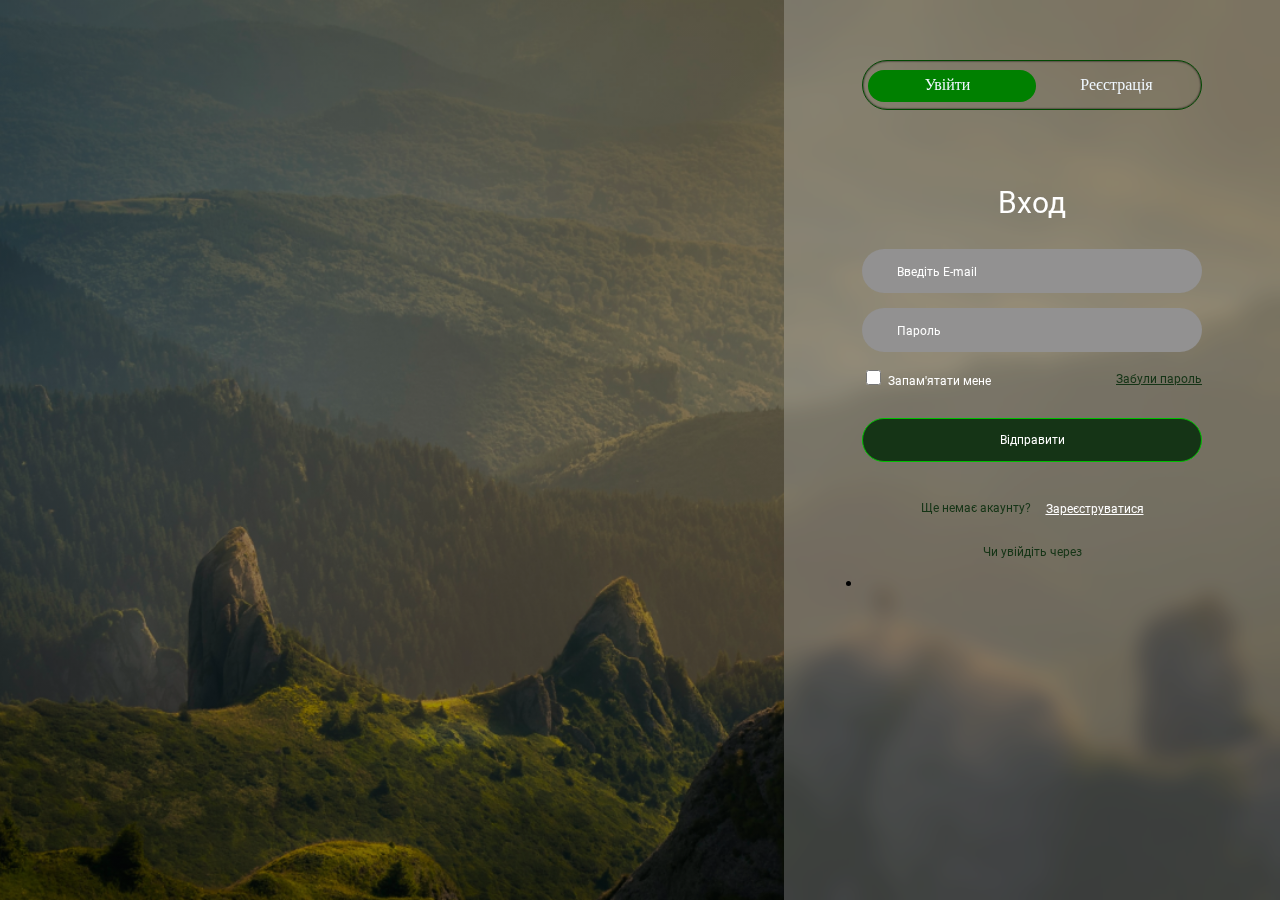
==== index.html @ b48e6b25 "make register page almost" ====
<!DOCTYPE html>
<html lang="uk">
<head>
    <meta charset="UTF-8">
    <meta name="viewport" content="width=device-width, initial-scale=1.0">
    <link rel="stylesheet" href="/css/style.css">
    <title>Checkbox</title>
</head>
<body>
<div class="wrapper">
    <div class="container">
        <div class="container_forms">
            <form class="container_switch" action="#">
                <div class="card_switch">
                    <input type="checkbox" id="switch">
                    <label for="switch">
                        <span>Увійти</span>
                        <span>Реєстрація</span>
                    </label>
                    <h2 class="main_check">Вход</h2>
                </div>
                <div class="registr">
                <p class="email">
                    <input type="email" name="email" placeholder="Введіть E-mail" required>
                </p>
                <p class="password">
                    <input type="password" name="password" placeholder="Пароль" required id="password">
                </p>
                </div>
                <div class="remember_bot">
                <div class="remember">
                    <input type="checkbox" class="remember" id="remember me" name="remember me" value="yes">
                    <label for="remember me">Запам'ятати мене</label>
                </div>
                <div class="forgot">
                    <a href="#">Забули пароль</a>
                </div>
                </div>
                <input type="submit" class="submit_bt" value="Відправити">
                <div class="without">
                    <p class="without_1">Ще немає акаунту?</p>
                    <a href="#" class="without_2"> Зареєструватися</a>
                </div>
                <p class="or">Чи увійдіть через</p>
                <div class="sprite">
                <li>
                    <a href="#" class="link_svg">
                        <span class="link_span">
                            <svg class="link_icon">
                                <use href="/images/sprite.svg#vector"></use>
                            </svg>
                        </span>
                    </a>
                </li>
                </div>
            </form>

        </div>

    </div>

</div>
</body>
</html>
---- css/style.css ----
@import url('reset.css');

@font-face {
    font-family: 'Roboto';
    src: url('../fonts/Roboto/Roboto-Regular.woff2') format('woff2');
    font-weight: 400;
    font-style: normal;
    font-display: swap;
}

.wrapper{
    background: linear-gradient(rgba(0, 0, 0, .4), rgba(0, 0, 0, .4)), url(../images/wall.png) no-repeat center/cover;
    height: 100vh;
    overflow: hidden;
}

.container{
    width: 496px;
    backdrop-filter: blur(10px);
    background: rgba(233, 233, 233, 0.25);
    margin-left: auto;
    height: 100%;
    overflow: auto;
}

.container_forms{
    max-width: 340px;
    padding: 60px 0;
    margin: 0 auto;
}


.card_switch input{
    position: absolute;
    z-index: -1;
    opacity: 0;
}

.card_switch label{
    display: flex;
    text-align: center;
    align-items: center;
    width: 100%;
    height: 50px;
    border-radius: 50px;
    border: 1px solid rgb(2, 72, 2);
    cursor: pointer;
    position: relative;
    transition: .3s linear;
    box-shadow: inset 0 0 2px #000;
}

.card_switch label::before {
    content: '';
    position: absolute;
    top: 9px;
    left: 5px;
    width: 168px;
    height: 32px;
    border-radius: 35px;
    background: green;
    transition: .3s linear;
}

.card_switch input:checked + label::before{
    background: rgb(110, 11, 11);
    transform: translateX(96%);
}

.card_switch span{
     color: aliceblue;
     flex: 1 1 50%;
     z-index: 1;
}

.main_check{
    color: #FFF;
    text-align: center;
    font-family: Roboto;
    font-size: 30px;
    font-style: normal;
    font-weight: 400;
    line-height: normal;
    padding: 75px 0 29px;
}

.registr p{
    padding-bottom: 15px;
}

.email input{
    padding-left: 20px;
    width: 340px;
    height: 44px;
    flex-shrink: 0;
    border-radius: 30px;
    background: #929191;
    outline: none;
    border: none;
}

.password input{
    padding-left: 20px;
    width: 340px;
    height: 44px;
    flex-shrink: 0;
    border-radius: 30px;
    background: #929191;
    outline: none;
    border: none;
}

input::placeholder{
    color: #FFF;
    padding: 20px 15px;
    text-align: left;
    font-family: Roboto;
    font-size: 12px;
    font-weight: 400;
}

.remember_bot{
    display: flex;
    flex-wrap: wrap;
    gap: 125px;
    align-items: center;
}

.remember_bot a{
    color: #153416;
    font-family: Roboto;
    font-size: 12px;
    font-weight: 400;
    text-decoration-line: underline;
}

.remember label{
    color: #FFF;
    font-family: Roboto;
    font-size: 12px;
    font-weight: 400;
}

.remember input{
    width: 15px;
    height: 15px;
    flex-shrink: 0;
    border-radius: 2px;
    border: 1px solid green;
}

.submit_bt {
    width: 340px;
    height: 44px;
    flex-shrink: 0;
    border-radius: 30px;
    background: #153416;
    outline: none;
    border: 1px solid rgb(0, 190, 0);
    margin-top: 30px;
    color: #FFF;
    font-family: Roboto;
    font-size: 12px;
    font-weight: 400;

}

.submit_bt:hover{
    background: green;
}

.submit_bt:focus{
    background: rgb(0, 255, 0);
}
.without{
    display: flex;
    flex-wrap: wrap;
    gap: 15px;
    margin-top: 40px;
    justify-content: center;
}

.without_1{
    color: #153416;
    text-align: center;
    font-family: Roboto;
    font-size: 12px;
    font-weight: 400;
}

.without_2{
    color: #FFF;
    text-align: center;
    font-family: Roboto;
    font-size: 12px;
    font-style: normal;
    font-weight: 400;
    line-height: normal;
    text-decoration-line: underline;
}

.or{
    text-align: center;
    margin-top: 30px;
    color: #153416;
    text-align: center;
    font-family: Roboto;
    font-size: 12px;
    font-weight: 400;
}


.link_svg .link_spanS {
	border: 2px solid black;
    border-radius: 5px;
    margin: 20px 0 0 0;
	line-height: 10px;
	padding: 2px;
	transform: rotate(45deg);
	overflow: hidden;
	flex-shrink: 0;
}


.link_icon {
	width: 30px;
	height: 30px;
	fill: none;
}

.sprite a {
    text-decoration: none;
    font-size: 16px;
    font-weight: 400;
}
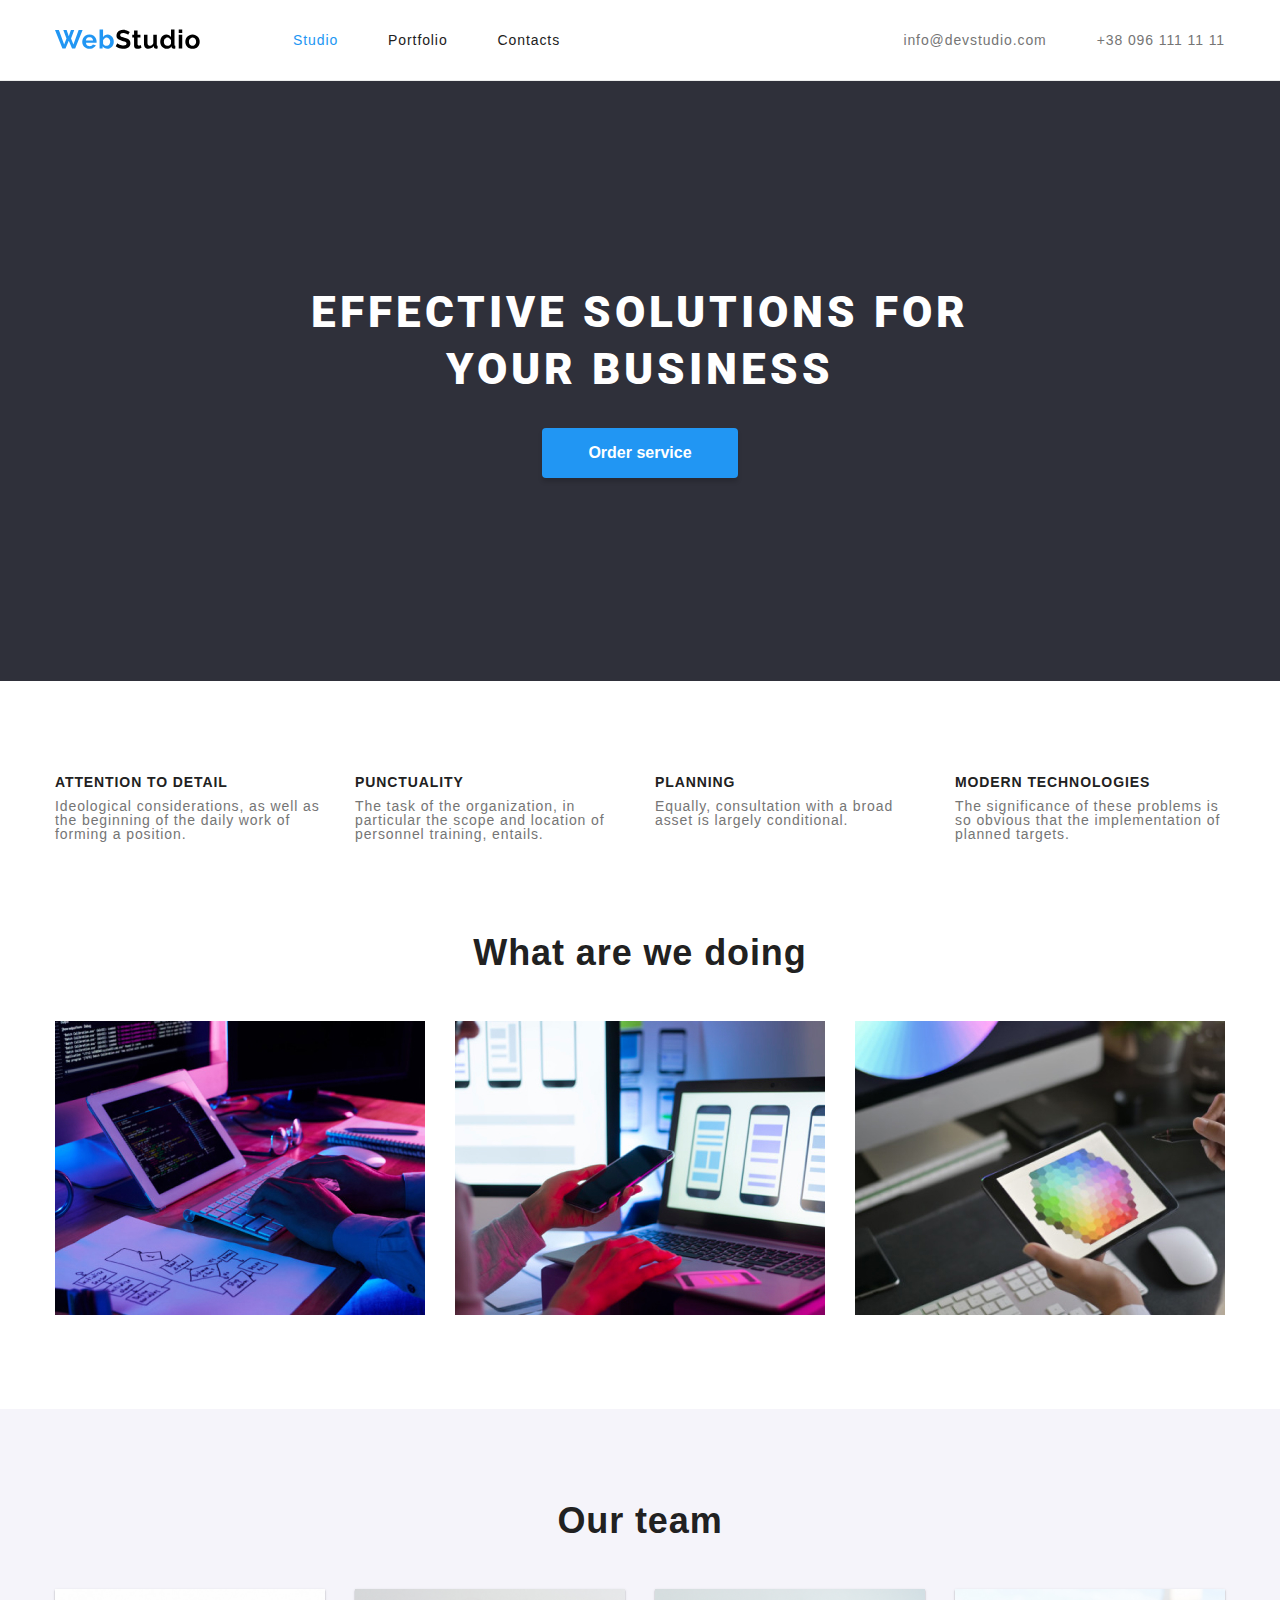
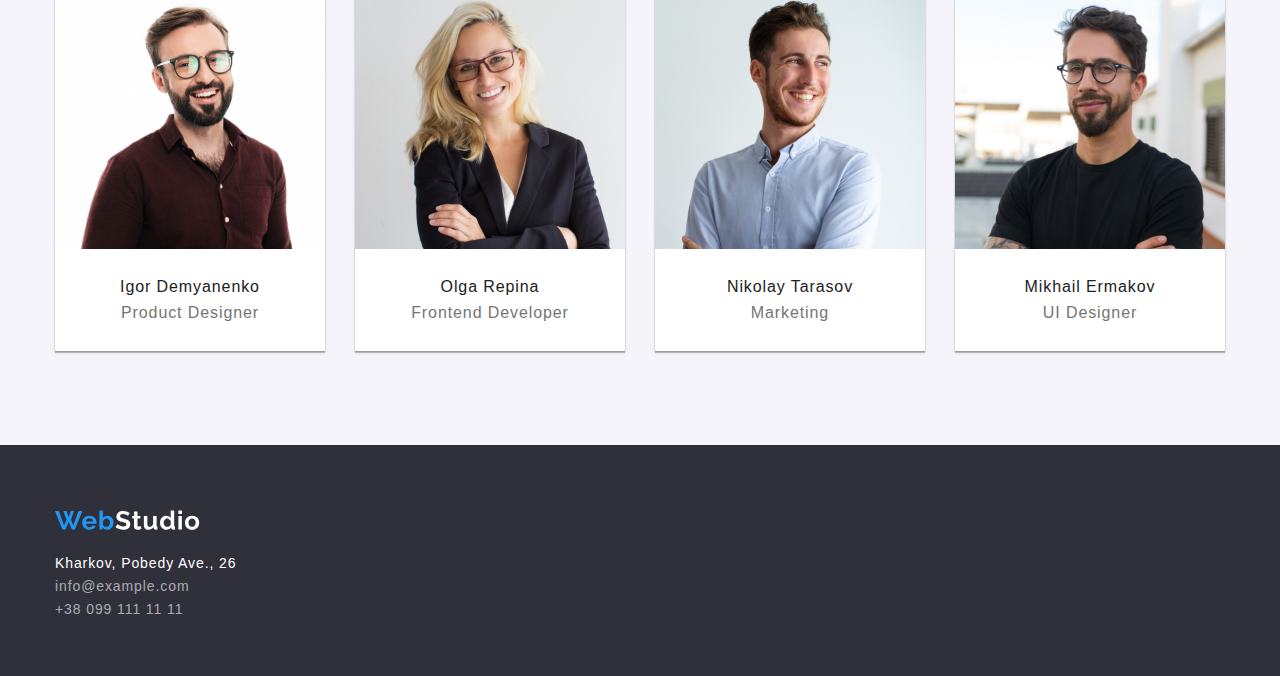
==== commit 954d0da4: "make others resolutions phone/tablet" ====
--- a/index.html
+++ b/index.html
@@ -1,64 +1,166 @@
 <!DOCTYPE html>
-<html lang="uk">
+<html lang="en">
 <head>
-    <meta charset="UTF-8">
-    <meta name="viewport" content="width=device-width, initial-scale=1.0">
-    <link rel="stylesheet" href="/css/style.css">
-    <title>Checkbox</title>
+	<meta charset="UTF-8">
+	<meta http-equiv="X-UA-Compatible" content="IE=edge">
+	<meta name="viewport" content="width=device-width, initial-scale=1.0">
+	<link rel="preconnect" href="https://fonts.googleapis.com">
+	<link rel="preconnect" href="https://fonts.gstatic.com" crossorigin>
+	<link href="https://fonts.googleapis.com/css2?family=Roboto:wght@400;500;700;900&display=swap" rel="stylesheet">
+    <link rel="stylesheet" href="css/style.css">
+    <title>WebStudio</title>
 </head>
 <body>
-<div class="wrapper">
-    <div class="container">
-        <div class="container_forms">
-            <form class="container_switch" action="#">
-                <div class="card_switch">
-                    <input type="checkbox" id="switch">
-                    <label for="switch">
-                        <span>Увійти</span>
-                        <span>Реєстрація</span>
-                    </label>
-                    <h2 class="main_check">Вход</h2>
-                </div>
-                <div class="registr">
-                <p class="email">
-                    <input type="email" name="email" placeholder="Введіть E-mail" required>
-                </p>
-                <p class="password">
-                    <input type="password" name="password" placeholder="Пароль" required id="password">
-                </p>
-                </div>
-                <div class="remember_bot">
-                <div class="remember">
-                    <input type="checkbox" class="remember" id="remember me" name="remember me" value="yes">
-                    <label for="remember me">Запам'ятати мене</label>
-                </div>
-                <div class="forgot">
-                    <a href="#">Забули пароль</a>
-                </div>
-                </div>
-                <input type="submit" class="submit_bt" value="Відправити">
-                <div class="without">
-                    <p class="without_1">Ще немає акаунту?</p>
-                    <a href="#" class="without_2"> Зареєструватися</a>
-                </div>
-                <p class="or">Чи увійдіть через</p>
-                <div class="sprite">
-                <li>
-                    <a href="#" class="link_svg">
-                        <span class="link_span">
-                            <svg class="link_icon">
-                                <use href="/images/sprite.svg#vector"></use>
-                            </svg>
-                        </span>
-                    </a>
-                </li>
-                </div>
-            </form>
+    <!-- Header -->
+	<header class="header">
+		<div class="container header_container">
+			<a class="header_logo" href="#">
+				<img src="images/logo.svg" alt="WebStudio" width="145" height="31">
+			</a>
 
-        </div>
+			<ul class="header_menu">
+				<li class="header_menu_item">
+					<a class="active" href="#">Studio</a>
+				</li>
+				<li class="header_menu_item">
+					<a href="portfolio.html">Portfolio</a>
+				</li>
+				<li class="header_menu_item">
+					<a href="#">Contacts</a>
+				</li>
+			</ul>
 
-    </div>
+			<ul class="header_list">
+				<li class="header_list_item">
+					<a href="mailto:info@devstudio.com">info@devstudio.com</a>
+				</li>
+				<li class="header_list_item">
+					<a href="tel:+380961111111">+38 096 111 11 11</a>
+				</li>
+			</ul>
+			<div class="header_burger">
+				<span></span>
+				<!--input id="menu_burger" type="checkbox">
+				<label class="menu_btn" for="menu_burg">
+				  <span></span>
+				</label>
+				<ul class="menu_box">
+				  <li><a href="index.html" class="menu_item">Studio</a></li>
+				  <li><a href="portfolio.html" class="menu_item">Portfolio</a></li>
+				  <li><a href="" class="menu_item">Contacts</a></li>
+				  <li><a href="mailto:info@devstudio.com" class="menu_item">info@devstudio.com</a></li>
+				  <li><a href="tel:+380961111111" class="menu_item">+38 096 111 11 11</a></li>
+				</ul> 
+			  </div-->
+			</div>
+		</div>
+	</header>
 
-</div>
+    
+    <main>
+        <!-- Hero -->
+		<section class="hero">
+			<div class="container">
+				<div class="hero_box">
+					<h1 class="hero_title">Effective solutions for your business</h1>
+					<button class="hero_btn">Order service</button>
+				</div>
+			</div>
+		</section>
+
+        <!-- Details -->
+        <section class="details">
+			<div class="container">
+				<div class="details_cards">
+					<!-- card item -->
+					<div class="details_card">
+						<h2 class="details_card_title">Attention to detail</h2>
+						<p class="details_card_desc">Ideological considerations, as well as the beginning of the daily work of forming a position.</p>
+					</div>
+					<!-- card item -->
+					<div class="details_card">
+						<h2 class="details_card_title">Punctuality</h2>
+						<p class="details_card_desc">The task of the organization, in particular the scope and location of personnel training, entails.</p>
+					</div>
+					<!-- card item -->
+					<div class="details_card">
+						<h2 class="details_card_title">Planning</h2>
+						<p class="details_card_desc">Equally, consultation with a broad asset is largely conditional.</p>
+					</div>
+					<!-- card item -->
+					<div class="details_card">
+						<h2 class="details_card_title">Modern technologies</h2>
+						<p class="details_card_desc">The significance of these problems is so obvious that the implementation of planned targets.</p>
+					</div>
+				</div>
+			</div>
+		</section>
+
+        		<!-- WORK -->
+		<section class="work">
+			<div class="container">
+				<h2 class="work_title subtitle">What are we doing</h2>
+				<div class="work_cards">
+					<div class="work_card">
+						<img src="images/work_1.jpg" alt="content image" width="370" height="294">
+					</div>
+					<div class="work_card">
+						<img src="images/work_2.jpg" alt="content image" width="370" height="294">
+					</div>
+					<div class="work_card">
+						<img src="images/work_3.jpg" alt="content image" width="370" height="294">
+					</div>
+				</div>
+			</div>
+		</section>
+
+        <!-- TEAM -->
+		<section class="team">
+			<div class="container">
+				<h2 class="team_title subtitle">Our team</h2>
+
+				<div class="team_cards">
+					<!-- 1 -->
+					<div class="team_card">
+						<img class="team_card_image" src="images/team_1.jpg" alt="Igor Demyanenko" width="270" height="260">
+						<h3 class="team_card_title">Igor Demyanenko</h3>
+						<p class="team_card_desc">Product Designer</p>
+					</div>
+					<!-- 2 -->
+					<div class="team_card">
+						<img class="team_card_image" src="images/team_2.jpg" alt="Igor Demyanenko" width="270" height="260">
+						<h3 class="team_card_title">Olga Repina</h3>
+						<p class="team_card_desc">Frontend Developer</p>
+					</div>
+					<!-- 3 -->
+					<div class="team_card">
+						<img class="team_card_image" src="images/team_3.jpg" alt="Igor Demyanenko" width="270" height="260">
+						<h3 class="team_card_title">Nikolay Tarasov</h3>
+						<p class="team_card_desc">Marketing</p>
+					</div>
+					<!-- 4 -->
+					<div class="team_card">
+						<img class="team_card_image" src="images/team_4.jpg" alt="Igor Demyanenko" width="270" height="260">
+						<h3 class="team_card_title">Mikhail Ermakov</h3>
+						<p class="team_card_desc">UI Designer</p>
+					</div>
+
+				</div>
+			</div>
+		</section>
+    </main>
+
+    <footer class="footer">
+		<div class="container">
+			<a class="footer_logo" href="#">
+				<img src="images/footer_logo.svg" alt="footer_logo" width="145" height="31">
+			</a>
+			<address class="footer_address">
+				<p>Kharkov, Pobedy Ave., 26</p>
+				<a href="mailto:info@example.com">info@example.com</a>
+				<a href="tel:+380991111111">+38 099 111 11 11</a>
+			</address>
+		</div>
+	</footer>
 </body>
 </html>--- a/css/style.css
+++ b/css/style.css
@@ -2,234 +2,569 @@
 
 @font-face {
     font-family: 'Roboto';
-    src: url('../fonts/Roboto/Roboto-Regular.woff2') format('woff2');
+    src: url('../fonts/roboto/Roboto-Regular.woff2') format('woff2');
     font-weight: 400;
     font-style: normal;
     font-display: swap;
 }
 
-.wrapper{
-    background: linear-gradient(rgba(0, 0, 0, .4), rgba(0, 0, 0, .4)), url(../images/wall.png) no-repeat center/cover;
-    height: 100vh;
-    overflow: hidden;
-}
-
-.container{
-    width: 496px;
-    backdrop-filter: blur(10px);
-    background: rgba(233, 233, 233, 0.25);
-    margin-left: auto;
-    height: 100%;
-    overflow: auto;
-}
-
-.container_forms{
-    max-width: 340px;
-    padding: 60px 0;
-    margin: 0 auto;
-}
-
-
-.card_switch input{
-    position: absolute;
-    z-index: -1;
-    opacity: 0;
-}
-
-.card_switch label{
-    display: flex;
-    text-align: center;
-    align-items: center;
-    width: 100%;
-    height: 50px;
-    border-radius: 50px;
-    border: 1px solid rgb(2, 72, 2);
-    cursor: pointer;
-    position: relative;
-    transition: .3s linear;
-    box-shadow: inset 0 0 2px #000;
-}
-
-.card_switch label::before {
-    content: '';
-    position: absolute;
-    top: 9px;
-    left: 5px;
-    width: 168px;
-    height: 32px;
-    border-radius: 35px;
-    background: green;
-    transition: .3s linear;
-}
-
-.card_switch input:checked + label::before{
-    background: rgb(110, 11, 11);
-    transform: translateX(96%);
-}
-
-.card_switch span{
-     color: aliceblue;
-     flex: 1 1 50%;
-     z-index: 1;
-}
-
-.main_check{
-    color: #FFF;
-    text-align: center;
-    font-family: Roboto;
-    font-size: 30px;
+@font-face {
+    font-family: 'Roboto';
+    src: url('../fonts/roboto/Roboto-Medium.woff2') format('woff2');
+    font-weight: 500;
     font-style: normal;
-    font-weight: 400;
-    line-height: normal;
-    padding: 75px 0 29px;
-}
-
-.registr p{
-    padding-bottom: 15px;
-}
-
-.email input{
-    padding-left: 20px;
-    width: 340px;
-    height: 44px;
-    flex-shrink: 0;
-    border-radius: 30px;
-    background: #929191;
-    outline: none;
-    border: none;
-}
-
-.password input{
-    padding-left: 20px;
-    width: 340px;
-    height: 44px;
-    flex-shrink: 0;
-    border-radius: 30px;
-    background: #929191;
-    outline: none;
-    border: none;
-}
-
-input::placeholder{
-    color: #FFF;
-    padding: 20px 15px;
-    text-align: left;
-    font-family: Roboto;
-    font-size: 12px;
-    font-weight: 400;
-}
-
-.remember_bot{
-    display: flex;
+    font-display: swap;
+}
+
+@font-face {
+    font-family: 'Raleway';
+    src: url('../fonts/ralevay/Raleway-Bold.woff2') format('woff2');
+    font-weight: 700;
+    font-style: normal;
+    font-display: swap;
+}
+
+@font-face {
+    font-family: 'Roboto';
+    src: url('../fonts/roboto/Roboto-Bold.woff2') format('woff2');
+    font-weight: 700;
+    font-style: normal;
+    font-display: swap;
+}
+/* !GLOBAL */
+body {
+	font-family: "Roboto", sans-serif;
+	color: #212121;
+	letter-spacing: .9px;
+}
+
+.container {
+	max-width: 1200px;
+	margin: 0 auto;
+	padding: 0 15px;
+}
+
+.subtitle {
+	text-align: center;
+	font-weight: 700;
+	font-size: 36px;
+}
+
+/* ? HEADER */
+
+.header {
+	padding: 24px 0 25px;
+	border-bottom: 1px solid #ECECEC;
+	font-size: 14px;
+	font-weight: 500;
+}
+.header_container {
+	display: flex;
+	align-items: center;
+}
+.header_logo {
+	margin-right: 93px;
+}
+.header_menu {
+	display: flex;
+	gap: 50px;
+	margin-right: auto;
+}
+.header_menu_item a {
+	color: #212121;
+	text-decoration: none;
+}
+.header_menu_item a:hover {
+	color: #2196F3;
+}
+.header_menu_item a.active {
+	color: #2196F3;
+}
+.header_list {
+	display: flex;
+	gap: 50px;
+}
+.header_list_item a {
+	color: #757575;
+	text-decoration: none;
+}
+.header_list_item a:hover {
+	color: #2196F3;
+}
+.header_burger{
+	display: none;
+}
+
+
+
+/* ? HERO */
+.hero {
+	min-height: 600px;
+	background: #2f303a;
+	color: #fff;
+	display: flex;
+	align-items: center;
+}
+.hero .container {
+	width: 100%;
+}
+.hero_box {
+	max-width: 700px;
+	text-align: center;
+	margin: 0 auto;
+}
+.hero_title {
+	font-size: 44px;
+	line-height: 1.3;
+	text-transform: uppercase;
+	font-weight: 900;
+	letter-spacing: 4px;
+	margin: 0 0 30px;
+}
+.hero_btn {
+	font-weight: 700;
+	color: #fff;
+	padding: 17px 46px;
+	box-shadow: 0 4px 4px 0 rgba(0, 0, 0, 0.15);
+	background: #2196f3;
+	border-radius: 4px;
+	cursor: pointer;
+}
+.hero_btn:hover {
+	background: #0f8cf1;
+}
+.hero_btn:active {
+	background: #4ea5ec;
+}
+
+
+/* ? DETAILS */
+.details {
+	padding: 94px 0;
+	font-size: 14px;
+}
+.details_cards {
+	display: flex;
+	gap: 30px;
+}
+.details_card {
+	flex: 1 1 20%;
+}
+.details_card_title {
+	font-weight: 700;
+	text-transform: uppercase;
+	margin: 0 0 10px;
+}
+.details_card_desc {
+	color: #757575;
+}
+
+
+/* ? WORK */
+.work {
+	padding: 0 0 94px;
+}
+.work_title {
+	margin-bottom: 50px;
+}
+.work_cards {
+	display: flex;
+	gap: 30px;
+}
+.work_card {
+	flex: 1 1 30%;
+	height: 294px;
+}
+.work_card img {
+	width: 100%;
+	height: 100%;
+	object-fit: cover;
+}
+
+
+/* ? TEAM */
+.team {
+	padding: 94px 0;
+	background: #f5f4fa;
+}
+.team_title {
+	margin: 0 0 50px;
+}
+.team_cards {
+	display: flex;
+	gap: 30px;
+	text-align: center;
+}
+.team_card {
+	flex: 1 1 20%;
+	box-shadow: 0 2px 1px 0 rgba(0, 0, 0, 0.2), 0 1px 1px 0 rgba(0, 0, 0, 0.14), 0 1px 3px 0 rgba(0, 0, 0, 0.12);
+	background: #fff;
+	padding: 0 0 30px;
+}
+.team_card_image {
+	width: 100%;
+	height: 260px;
+	object-fit: cover;
+	margin: 0 0 30px;
+}
+.team_card_title {
+	font-weight: 500;
+	margin: 0 0 10px;
+}
+.team_card_desc {
+	color: #757575;
+}
+
+
+/* ? FOOTER */
+.footer {
+	padding: 60px 0;
+	background: #2f303a;
+	font-size: 14px;
+}
+.footer_logo {
+	display: inline-block;
+	margin: 0 0 20px;
+}
+.footer_address {
+	display: flex;
+	flex-flow: column;
+	align-items: flex-start;
+	gap: 9px;
+}
+.footer_address p {
+	color: #fff;
+}
+.footer_address a {
+	color: rgba(255, 255, 255, 0.6);
+	text-decoration: none;
+}
+.footer_address a:hover {
+	color: #2196F3;
+}
+
+
+
+/* Portfolio*/
+
+/* Filter buttons */
+
+.filt_menu{
+	display: flex;
+	flex-wrap: wrap;
+	gap: 8px;
+	margin: 100px auto 56px;
+	justify-content: center;
+}
+
+.filt_menu_item a {
+	display: block;
+	color: black;
+	font-weight: 500;
+	text-decoration: none;
+	border-radius: 4px;
+	background: #F5F4FA;
+	padding: 6px 27px;
+}
+
+.filt_menu_item a:hover{
+	color: white;
+	background: #2196F3;
+}
+
+
+/* CARDS */
+
+
+.work_cards_portfolio{
+	display: flex;
     flex-wrap: wrap;
-    gap: 125px;
-    align-items: center;
-}
-
-.remember_bot a{
-    color: #153416;
-    font-family: Roboto;
-    font-size: 12px;
-    font-weight: 400;
-    text-decoration-line: underline;
-}
-
-.remember label{
-    color: #FFF;
-    font-family: Roboto;
-    font-size: 12px;
-    font-weight: 400;
-}
-
-.remember input{
-    width: 15px;
-    height: 15px;
-    flex-shrink: 0;
-    border-radius: 2px;
-    border: 1px solid green;
-}
-
-.submit_bt {
-    width: 340px;
-    height: 44px;
-    flex-shrink: 0;
-    border-radius: 30px;
-    background: #153416;
-    outline: none;
-    border: 1px solid rgb(0, 190, 0);
-    margin-top: 30px;
-    color: #FFF;
-    font-family: Roboto;
-    font-size: 12px;
-    font-weight: 400;
-
-}
-
-.submit_bt:hover{
-    background: green;
-}
-
-.submit_bt:focus{
-    background: rgb(0, 255, 0);
-}
-.without{
-    display: flex;
-    flex-wrap: wrap;
-    gap: 15px;
-    margin-top: 40px;
-    justify-content: center;
-}
-
-.without_1{
-    color: #153416;
-    text-align: center;
-    font-family: Roboto;
-    font-size: 12px;
-    font-weight: 400;
-}
-
-.without_2{
-    color: #FFF;
-    text-align: center;
-    font-family: Roboto;
-    font-size: 12px;
-    font-style: normal;
-    font-weight: 400;
-    line-height: normal;
-    text-decoration-line: underline;
-}
-
-.or{
-    text-align: center;
-    margin-top: 30px;
-    color: #153416;
-    text-align: center;
-    font-family: Roboto;
-    font-size: 12px;
-    font-weight: 400;
-}
-
-
-.link_svg .link_spanS {
-	border: 2px solid black;
-    border-radius: 5px;
-    margin: 20px 0 0 0;
-	line-height: 10px;
-	padding: 2px;
-	transform: rotate(45deg);
-	overflow: hidden;
-	flex-shrink: 0;
-}
-
-
-.link_icon {
-	width: 30px;
-	height: 30px;
-	fill: none;
-}
-
-.sprite a {
-    text-decoration: none;
-    font-size: 16px;
-    font-weight: 400;
-}
+	gap: 30px;
+	margin: 56px 0 90px
+}
+
+.work_card_hide{
+	inset: 0;
+	max-height: 290px;
+	display: flex;
+	align-items: center;
+	justify-content: center;
+	letter-spacing: 0.54px;
+	font-size: 18px;
+	font-weight: 400;
+	color: #FFFFFF;
+	padding: 63px 24px;
+	background: rgba(33, 150, 243, 0.90);
+	position: absolute;
+	opacity: 0;
+}
+
+.card:hover > .work_card_hide{
+	opacity: 1;
+}
+.work_card_image{
+	width: 100%;
+	height: 290px;
+	object-fit: cover;
+
+}
+.card{
+	border: 1px solid #EEE;	
+	background: #FFF;
+	flex: 1 1 30%;
+	position: relative;
+}
+
+.work_card_text{
+	padding: 20px 24px;
+}
+.work_card_title{
+	font-weight: 700;
+	font-size: 18px;
+	margin-bottom: 20px
+}
+
+.work_card_disc {
+	color: #757575;
+}
+
+
+@media (max-width: 992px) {
+	.header_logo{
+		margin-right: 30px;
+	}
+	.header_menu, .header_list{
+		gap: 20px;
+	}
+	.work_cards_portfolio{
+		margin: 56px 0 58px;
+	}
+	.team_cards{
+		flex-wrap: wrap;
+	}
+	.details_cards{
+		gap: 15px;
+	}
+	.team_card{
+		flex-basis: 45%;
+	}
+	.card{
+		flex: 45%
+	}
+	.footer{
+		padding: 60px 0 56px;
+	}
+	.footer_address {
+		padding: 8px 0;
+		align-items: center;
+	} 
+	.footer_logo {
+		justify-content: center;
+		align-content: center;
+		flex-wrap: wrap;
+	}
+}
+
+@media (max-width: 768px) {
+	.header_menu, .header_list {
+		display: none;
+	}
+	.header_logo{
+		margin-right: auto;
+	}
+	/**.header_burger{
+		opacity: 1;
+	}
+	#menu_burger {
+		opacity: 0;
+	}
+	.menu_btn {
+		display: flex;
+		align-items: center;
+		position: fixed;
+		top: 20px;
+		right: 20px;
+		width: 30px;
+		height: 30px;
+		cursor: pointer;
+		z-index: 1;
+	}
+	.menu_btn > span,
+	.menu_btn > span::before,
+	.menu_btn > span::after {
+		display: block;
+		position: absolute;
+		width: 100%;
+		height: 3px;
+		background: black;
+		
+	}
+	.menu_btn > span::before {
+		content: '';
+		top: -8px;
+	}
+
+	.menu_btn > span::after {
+		content: '';
+		top: 9px;
+	}
+	.menu_box {
+		display: block;
+		position: fixed;
+		visibility: hidden;
+		top: 0;
+		left: -100%;
+		width: 400px;
+		height: 100%;
+		margin: 0;
+		padding: 80px 0;
+		list-style: none;
+		text-align: center;
+		background: grey;
+		box-shadow: 1px 0px 6px rgba(0, 0, 0, 0.237);
+	}
+	.menu_item {
+		display: block;
+		padding: 10px 25px;
+		color: #333;
+		font-family: Roboto;
+		font-size: 20px;
+		font-size: 400;
+		text-decoration: none;
+	}
+
+	.menu_item:hover {
+		background: #333;
+	}
+
+	#menu_burger:checked + .menu_btn > span {
+		transform: rotate(45deg)
+	};
+
+	#menu_burger:checked+.menu_btn>span::before {
+		top: 0;
+		transform: rotate(0deg);
+	}
+	#menu_burger:checked+.menu_btn>span {
+		top: 0;
+		transform: rotate(90deg);
+	}
+	#menu_burger:checked+.menu_box {
+		visibility: visible;
+		right: 0;
+	}**/
+	.header_burger {
+		display: block;
+		width: 24px;
+		height: 16px;
+		position: relative;
+		cursor: pointer;
+	}
+	.header_burger::before,
+	.header_burger::after,
+	.header_burger span {
+		content: '';
+		position: absolute;
+		top: 0;
+		left: 0;
+		right: 0;
+		height: 2px;
+		background: #000;
+	}
+
+	.header_burger::after {
+		top: auto;
+		bottom: 0;
+	}
+
+	.header_burger span{
+		top: 50%;
+		transform: translateY(-50%);
+	}
+	.hero {
+		min-width: 400px;
+	}
+
+	.hero_title{
+		font-size: 30px;
+	}
+	.details_cards {
+		flex-wrap: wrap;
+	}
+	.details_card {
+		flex-basis: 45%;
+	}
+
+	.details_card_title{
+		text-align: center;
+		margin: 0 0 5px;
+	}
+	.work_cards{
+		flex-flow: wrap;
+	}
+	.work_card{
+		flex: 1 1 45%;
+	}
+
+	.footer{
+		padding: 60px 0 56px;
+	}
+	.footer_address {
+		padding: 8px 0;
+		align-items: center;
+	} 
+	
+	.footer_logo {
+		display: flex;
+		flex-wrap: wrap;
+		justify-content: center;
+	}
+	}
+
+
+@media (max-width: 600px) {
+	.container{
+		max-width: 540px;
+	}
+	.work_card{
+		flex-basis: 100%;
+		height: 204px;
+	}
+	.details_cards{
+		gap: 25px;
+	}
+	.team_card{
+		flex-basis: 100%;
+	}
+	.details_card {
+		flex-basis: 100%;
+		text-align: justify;
+	}
+	.filt_menu{
+		margin: 60px 0 10px;
+		flex-flow: wrap;
+		gap: 15px;
+	}
+	.filt_menu_item{
+		padding: 15px 0 0 0 ;
+	}
+	.card{
+		flex: 100%;
+	}
+	
+	.footer{
+		padding: 60px 0 56px;
+	}
+	.footer_address {
+		padding: 8px 0;
+		align-items: center;
+	} 
+	
+	.footer_logo {
+		display: flex;
+		flex-wrap: wrap;
+		justify-content: center;
+	}
+
+
+}